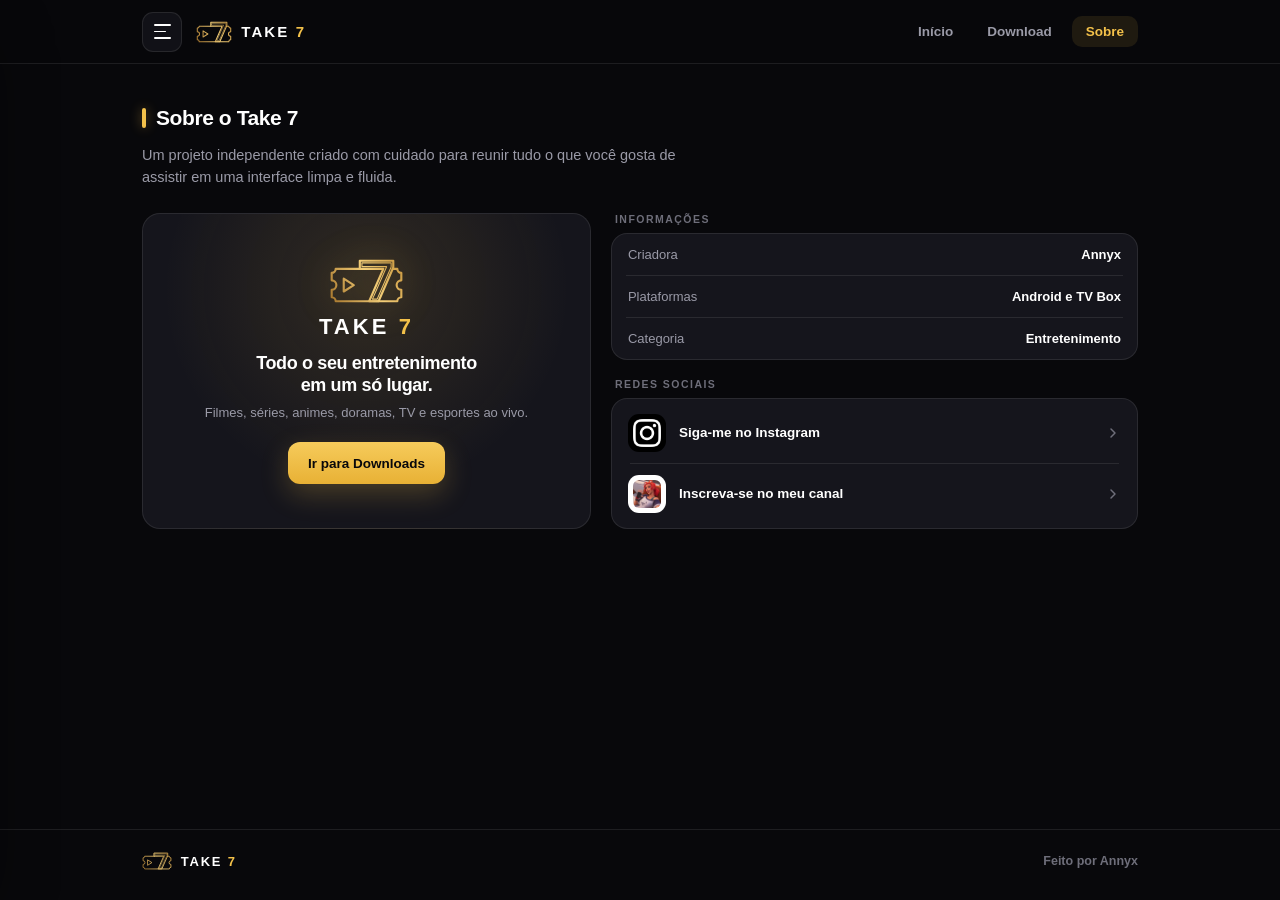
==== docs/sobre/index.html @ 89e924cd "Add files via upload" ====
<!DOCTYPE html>
<html lang="pt-BR">
<head>
  <meta charset="UTF-8">
  <meta name="viewport" content="width=device-width, initial-scale=1.0">
  <meta name="theme-color" content="#08080B">
  <meta name="referrer" content="no-referrer">
  <meta http-equiv="X-Content-Type-Options" content="nosniff">
  <meta http-equiv="Content-Security-Policy" content="default-src 'self'; img-src 'self' https: data:; style-src 'self' https://fonts.googleapis.com; font-src 'self' https://fonts.gstatic.com; script-src 'self'; connect-src 'self' https://api.github.com;">
  <meta name="description" content="Conheça o Take 7, criado por Annyx para Android e TV Box.">
  <link rel="canonical" href="https://take-7.github.io/sobre/">
  <meta property="og:type" content="website">
  <meta property="og:locale" content="pt_BR">
  <meta property="og:site_name" content="Take 7">
  <meta property="og:url" content="https://take-7.github.io/sobre/">
  <meta property="og:title" content="Sobre — Take 7">
  <meta property="og:description" content="Conheça o Take 7, criado por Annyx para Android e TV Box.">
  <meta property="og:image" content="https://take-7.github.io/assets/og-preview.png">
  <meta property="og:image:secure_url" content="https://take-7.github.io/assets/og-preview.png">
  <meta property="og:image:type" content="image/png">
  <meta property="og:image:width" content="1200">
  <meta property="og:image:height" content="630">
  <meta property="og:image:alt" content="Take 7 — Filmes, Séries e TV ao Vivo">
  <meta name="twitter:card" content="summary_large_image">
  <meta name="twitter:title" content="Sobre — Take 7">
  <meta name="twitter:description" content="Conheça o Take 7, criado por Annyx para Android e TV Box.">
  <meta name="twitter:image" content="https://take-7.github.io/assets/og-preview.png">
  <title>Sobre — Take 7</title>
  <link rel="icon" type="image/svg+xml" href="../assets/logo.svg">
  <link rel="icon" type="image/png" sizes="512x512" href="../assets/icon-512.png">
  <link rel="apple-touch-icon" href="../assets/icon-512.png">
  <link rel="preconnect" href="https://fonts.googleapis.com">
  <link rel="preconnect" href="https://fonts.gstatic.com" crossorigin>
  <link href="https://fonts.googleapis.com/css2?family=Inter:wght@400;500;600;700;800;900&display=swap" rel="stylesheet">
  <link rel="stylesheet" href="../style.css">
</head>
<body data-page="about">
  <header class="topbar scrolled" id="topbar">
    <div class="topbar-inner">
      <div class="topbar-left">
        <button class="burger" id="burgerBtn" type="button" aria-label="Abrir menu" aria-expanded="false">
          <span></span>
          <span></span>
          <span></span>
        </button>
        <a href="../" class="brand" aria-label="Take 7">
          <img src="../assets/logo.svg" alt="Take 7" class="brand-mark" draggable="false">
          <span class="wordmark">TAKE<span> 7</span></span>
        </a>
      </div>
      <nav class="desk-nav" aria-label="Navegação">
        <a href="../" class="nav-link">Início</a>
        <a href="../" class="nav-link" data-jump="download">Download</a>
        <a href="./" class="nav-link active">Sobre</a>
      </nav>
    </div>
  </header>

  <div class="drawer-veil" id="drawerVeil"></div>
  <aside class="drawer" id="drawer" aria-hidden="true">
    <div class="drawer-head">
      <a href="../" class="brand drawer-brand">
        <img src="../assets/logo.svg" alt="Take 7" class="brand-mark" draggable="false">
        <span class="wordmark">TAKE<span> 7</span></span>
      </a>
      <button class="drawer-close" id="drawerClose" type="button" aria-label="Fechar menu">
        <svg viewBox="0 0 24 24" width="18" height="18" fill="none" stroke="currentColor" stroke-width="2.2" stroke-linecap="round">
          <path d="M18 6L6 18M6 6l12 12"/>
        </svg>
      </button>
    </div>
    <nav class="drawer-links">
      <a href="../" class="drawer-item">
        <svg viewBox="0 0 24 24" width="19" height="19" fill="none" stroke="currentColor" stroke-width="2" stroke-linecap="round" stroke-linejoin="round">
          <path d="M3 10.5L12 3l9 7.5"/><path d="M5 9.5V20h14V9.5"/>
        </svg>
        <span>Início</span>
      </a>
      <a href="../" class="drawer-item" data-jump="download">
        <svg viewBox="0 0 24 24" width="19" height="19" fill="none" stroke="currentColor" stroke-width="2" stroke-linecap="round" stroke-linejoin="round">
          <path d="M12 3v12"/><path d="M7 10l5 5 5-5"/><path d="M4 20h16"/>
        </svg>
        <span>Download</span>
      </a>
      <div class="drawer-sep"></div>
      <a href="./" class="drawer-item active">
        <svg viewBox="0 0 24 24" width="19" height="19" fill="none" stroke="currentColor" stroke-width="2" stroke-linecap="round" stroke-linejoin="round">
          <circle cx="12" cy="12" r="9"/><path d="M12 16v-4"/><path d="M12 8h.01"/>
        </svg>
        <span>Sobre</span>
      </a>
    </nav>
  </aside>

  <main class="page-main">
    <section class="section about-page">
      <div class="container">
        <div class="sec-head">
          <span class="sec-bar"></span>
          <h1>Sobre o Take 7</h1>
        </div>
        <p class="sec-desc">Um projeto independente criado com cuidado para reunir tudo o que você gosta de assistir em uma interface limpa e fluida.</p>

        <div class="about-grid">
          <div class="about-brand-card">
            <img src="../assets/logo.svg" alt="Take 7" class="about-logo" draggable="false">
            <span class="wordmark about-wordmark">TAKE<span> 7</span></span>
            <p class="about-headline">Todo o seu entretenimento<br>em um só lugar.</p>
            <p class="about-copy">Filmes, séries, animes, doramas, TV e esportes ao vivo.</p>
            <a href="../" class="btn-gold about-cta" data-jump="download">Ir para Downloads</a>
          </div>

          <div class="about-right">
            <span class="group-label">INFORMAÇÕES</span>
            <div class="info-card">
              <div class="info-row">
                <span class="info-k">Criadora</span>
                <span class="info-v">Annyx</span>
              </div>
              <div class="info-sep"></div>
              <div class="info-row">
                <span class="info-k">Plataformas</span>
                <span class="info-v">Android e TV Box</span>
              </div>
              <div class="info-sep"></div>
              <div class="info-row">
                <span class="info-k">Categoria</span>
                <span class="info-v">Entretenimento</span>
              </div>
            </div>

            <span class="group-label">REDES SOCIAIS</span>
            <div class="social-card">
              <button type="button" class="social-row" id="btnInstagram">
                <img src="../assets/social_instagram.png" alt="Instagram" class="social-icon" draggable="false">
                <span class="social-text">Siga-me no Instagram</span>
                <svg class="chev" viewBox="0 0 24 24" width="16" height="16" fill="none" stroke="currentColor" stroke-width="2.2" stroke-linecap="round" stroke-linejoin="round">
                  <path d="M9 6l6 6-6 6"/>
                </svg>
              </button>
              <div class="info-sep"></div>
              <button type="button" class="social-row" id="btnYoutube">
                <img src="../assets/social_youtube.png" alt="YouTube" class="social-icon social-yt" draggable="false">
                <span class="social-text">Inscreva-se no meu canal</span>
                <svg class="chev" viewBox="0 0 24 24" width="16" height="16" fill="none" stroke="currentColor" stroke-width="2.2" stroke-linecap="round" stroke-linejoin="round">
                  <path d="M9 6l6 6-6 6"/>
                </svg>
              </button>
            </div>
          </div>
        </div>
      </div>
    </section>
  </main>

  <footer class="footer">
    <div class="container footer-inner">
      <div class="brand">
        <img src="../assets/logo.svg" alt="Take 7" class="brand-mark-sm" draggable="false">
        <span class="wordmark wordmark-sm">TAKE<span> 7</span></span>
      </div>
      <span class="footer-copy">Feito por Annyx</span>
    </div>
  </footer>

  <div class="toast" id="toast" role="status" aria-live="polite"></div>

  <div class="guard-shield" id="guardShield" aria-hidden="true">
    <img src="../assets/logo.svg" alt="Take 7" class="guard-logo" draggable="false">
    <p>Navegação protegida</p>
  </div>

  <script src="../app.js" defer></script>
</body>
</html>
---- docs/style.css ----
:root {
  --ink: #08080B;
  --ink2: #0E0E13;
  --card: #15151C;
  --card-hi: #1A1A23;
  --field: #17171E;
  --hair: rgba(255, 255, 255, 0.09);
  --hair2: rgba(255, 255, 255, 0.16);
  --dim: #9A9AA7;
  --dim2: #6E6E7A;
  --soft: #B9B9C4;
  --gold: #F3C14A;
  --gold-soft: #F7D98A;
  --gold-deep: #C28A34;
}

*,
*::before,
*::after {
  box-sizing: border-box;
  margin: 0;
  padding: 0;
}

html {
  scroll-behavior: smooth;
  background: var(--ink);
  color: #fff;
  font-family: 'Inter', -apple-system, BlinkMacSystemFont, 'Segoe UI', Roboto, sans-serif;
  -webkit-font-smoothing: antialiased;
}

body {
  min-height: 100vh;
  min-height: 100svh;
  display: flex;
  flex-direction: column;
  background: var(--ink);
  color: #fff;
  overflow-x: hidden;
  user-select: none;
  -webkit-user-select: none;
  -webkit-touch-callout: none;
}

main {
  flex: 1;
}

img {
  -webkit-user-drag: none;
  user-drag: none;
  display: block;
}

a {
  color: inherit;
  text-decoration: none;
}

button {
  font: inherit;
  color: inherit;
  background: none;
  border: 0;
  cursor: pointer;
}

.container {
  width: 100%;
  max-width: 1040px;
  margin: 0 auto;
  padding: 0 22px;
}

.topbar {
  position: fixed;
  top: 0;
  left: 0;
  right: 0;
  z-index: 60;
  height: 64px;
  transition: background 0.25s ease, border-color 0.25s ease, backdrop-filter 0.25s ease;
  border-bottom: 1px solid transparent;
}

.topbar.scrolled {
  background: rgba(8, 8, 11, 0.84);
  backdrop-filter: blur(16px);
  -webkit-backdrop-filter: blur(16px);
  border-bottom-color: var(--hair);
}

.topbar-inner {
  max-width: 1040px;
  height: 100%;
  margin: 0 auto;
  padding: 0 22px;
  display: flex;
  align-items: center;
  justify-content: space-between;
}

.topbar-left {
  display: flex;
  align-items: center;
  gap: 14px;
}

.brand {
  display: inline-flex;
  align-items: center;
  gap: 9px;
}

.brand-mark {
  height: 22px;
  width: auto;
}

.brand-mark-sm {
  height: 18px;
  width: auto;
}

.wordmark {
  font-size: 15px;
  font-weight: 900;
  letter-spacing: 0.14em;
  color: #fff;
  line-height: 1;
}

.wordmark span {
  color: var(--gold);
}

.wordmark-sm {
  font-size: 13px;
}

.desk-nav {
  display: flex;
  align-items: center;
  gap: 6px;
}

.nav-link {
  padding: 8px 14px;
  border-radius: 10px;
  font-size: 13.5px;
  font-weight: 600;
  color: var(--dim);
  transition: color 0.18s ease, background 0.18s ease;
}

.nav-link:hover {
  color: #fff;
  background: rgba(255, 255, 255, 0.06);
}

.nav-link.active {
  color: var(--gold);
  background: rgba(243, 193, 74, 0.1);
}

.burger {
  width: 40px;
  height: 40px;
  border-radius: 11px;
  border: 1px solid var(--hair);
  background: rgba(21, 21, 28, 0.78);
  display: inline-flex;
  flex-direction: column;
  align-items: center;
  justify-content: center;
  gap: 4.5px;
  transition: border-color 0.2s ease, background 0.2s ease, transform 0.18s ease;
}

.burger:hover {
  border-color: var(--hair2);
  background: var(--card-hi);
}

.burger span {
  width: 17px;
  height: 1.8px;
  border-radius: 2px;
  background: #fff;
  transition: transform 0.24s ease, opacity 0.2s ease, width 0.2s ease;
}

.burger span:nth-child(2) {
  width: 12px;
  align-self: flex-start;
  margin-left: 11px;
}

.burger.open span:nth-child(1) {
  transform: translateY(6.3px) rotate(45deg);
}

.burger.open span:nth-child(2) {
  opacity: 0;
}

.burger.open span:nth-child(3) {
  transform: translateY(-6.3px) rotate(-45deg);
}

.drawer-veil {
  position: fixed;
  inset: 0;
  z-index: 80;
  background: rgba(0, 0, 0, 0.62);
  backdrop-filter: blur(4px);
  opacity: 0;
  pointer-events: none;
  transition: opacity 0.24s ease;
}

.drawer-veil.open {
  opacity: 1;
  pointer-events: auto;
}

.drawer {
  position: fixed;
  top: 12px;
  left: 12px;
  bottom: 12px;
  z-index: 90;
  width: min(286px, calc(100vw - 24px));
  border-radius: 24px;
  background:
    radial-gradient(circle at 0% 0%, rgba(243, 193, 74, 0.1), transparent 56%),
    linear-gradient(180deg, rgba(20, 20, 25, 0.98), rgba(11, 11, 15, 0.99));
  border: 1px solid var(--hair);
  padding: 18px 14px;
  display: flex;
  flex-direction: column;
  transform: translateX(calc(-100% - 28px));
  transition: transform 0.28s cubic-bezier(0.22, 1, 0.36, 1);
  box-shadow: 0 24px 64px rgba(0, 0, 0, 0.58);
}

.drawer.open {
  transform: translateX(0);
}

.drawer-head {
  display: flex;
  align-items: center;
  justify-content: space-between;
  padding: 4px 6px 20px;
}

.drawer-close {
  width: 34px;
  height: 34px;
  border-radius: 10px;
  border: 1px solid var(--hair);
  display: grid;
  place-items: center;
  color: var(--soft);
  transition: background 0.18s ease, color 0.18s ease;
}

.drawer-close:hover {
  background: rgba(255, 255, 255, 0.06);
  color: #fff;
}

.drawer-links {
  display: flex;
  flex-direction: column;
  gap: 4px;
}

.drawer-item {
  display: flex;
  align-items: center;
  gap: 14px;
  padding: 13px 14px;
  border-radius: 13px;
  color: var(--soft);
  font-size: 15px;
  font-weight: 600;
  transition: background 0.18s ease, color 0.18s ease;
}

.drawer-item:hover {
  background: rgba(255, 255, 255, 0.05);
  color: #fff;
}

.drawer-item.active {
  background: rgba(243, 193, 74, 0.11);
  color: var(--gold);
}

.drawer-sep {
  height: 1px;
  background: var(--hair);
  margin: 8px 12px;
}

.hero {
  position: relative;
  min-height: 88vh;
  min-height: 88svh;
  display: flex;
  align-items: center;
  justify-content: center;
  overflow: hidden;
  padding: 96px 22px 60px;
}

.wall-wrap {
  position: absolute;
  inset: -14%;
  overflow: hidden;
  pointer-events: none;
  transform: rotate(-12deg) scale(1.08);
  opacity: 0.84;
  filter: saturate(1.08) contrast(1.04);
}

.wall-grid {
  display: flex;
  gap: 11px;
  height: 140%;
  width: 100%;
  justify-content: center;
}

.wall-col {
  display: flex;
  flex-direction: column;
  gap: 11px;
  flex: 0 0 116px;
  will-change: transform;
}

.wall-col.up {
  animation: wallUp var(--dur, 58s) linear infinite;
}

.wall-col.down {
  animation: wallDown var(--dur, 64s) linear infinite;
}

@keyframes wallUp {
  0% { transform: translateY(0); }
  100% { transform: translateY(-50%); }
}

@keyframes wallDown {
  0% { transform: translateY(-50%); }
  100% { transform: translateY(0); }
}

.wall-card {
  width: 116px;
  aspect-ratio: 2 / 3;
  border-radius: 10px;
  overflow: hidden;
  background: linear-gradient(120deg, #171720 25%, #20202d 50%, #171720 75%);
  background-size: 200% 100%;
  animation: shimmer 1.6s ease-in-out infinite;
  border: 1px solid rgba(255, 255, 255, 0.08);
  flex-shrink: 0;
}

.wall-card.loaded {
  animation: none;
  background: #14141b;
}

.wall-card img {
  width: 100%;
  height: 100%;
  object-fit: cover;
  opacity: 0;
  transition: opacity 0.28s ease;
}

.wall-card img.ready {
  opacity: 1;
}

@keyframes shimmer {
  0% { background-position: 200% 0; }
  100% { background-position: -200% 0; }
}

.hero-scrim {
  position: absolute;
  inset: 0;
  pointer-events: none;
  background:
    radial-gradient(ellipse 68% 58% at 50% 48%, rgba(8, 8, 11, 0.78) 0%, rgba(8, 8, 11, 0.44) 55%, rgba(8, 8, 11, 0.62) 100%),
    linear-gradient(180deg, rgba(8, 8, 11, 0.48) 0%, rgba(8, 8, 11, 0.14) 28%, rgba(8, 8, 11, 0.68) 76%, var(--ink) 100%);
}

.hero-content {
  position: relative;
  z-index: 2;
  max-width: 600px;
  text-align: center;
  display: flex;
  flex-direction: column;
  align-items: center;
  animation: fadeRise 0.55s cubic-bezier(0.22, 1, 0.36, 1) both;
}

@keyframes fadeRise {
  from {
    opacity: 0;
    transform: translateY(16px);
  }
  to {
    opacity: 1;
    transform: translateY(0);
  }
}

.hero-brand {
  display: inline-flex;
  align-items: center;
  gap: 11px;
  margin-bottom: 20px;
}

.hero-logo {
  height: 36px;
  width: auto;
  filter: drop-shadow(0 0 20px rgba(243, 193, 74, 0.32));
}

.hero-wordmark {
  font-size: 24px;
}

.hero-title {
  font-size: clamp(29px, 5vw, 45px);
  font-weight: 900;
  line-height: 1.09;
  letter-spacing: -0.03em;
  color: #fff;
  margin-bottom: 14px;
  text-shadow: 0 4px 28px rgba(0, 0, 0, 0.65);
}

.hero-sub {
  font-size: clamp(14px, 2vw, 16px);
  line-height: 1.55;
  color: #d6d6e0;
  max-width: 480px;
  margin-bottom: 28px;
  text-shadow: 0 2px 16px rgba(0, 0, 0, 0.65);
}

.hero-actions {
  display: flex;
  flex-wrap: wrap;
  justify-content: center;
  gap: 12px;
  margin-bottom: 24px;
}

.btn-gold,
.btn-ghost {
  display: inline-flex;
  align-items: center;
  justify-content: center;
  gap: 9px;
  height: 46px;
  padding: 0 24px;
  border-radius: 12px;
  font-size: 14.5px;
  font-weight: 800;
  transition: transform 0.18s ease, background 0.18s ease, border-color 0.18s ease, box-shadow 0.18s ease, opacity 0.18s ease;
}

.btn-gold {
  background: linear-gradient(180deg, #F6CB5B, #E8B135);
  color: var(--ink);
  box-shadow: 0 10px 28px rgba(243, 193, 74, 0.24);
}

.btn-gold:hover {
  background: linear-gradient(180deg, #F9D77A, #F0BC44);
  transform: translateY(-1px);
  box-shadow: 0 14px 34px rgba(243, 193, 74, 0.3);
}

.btn-gold:active,
.btn-ghost:active {
  transform: scale(0.98);
}

.btn-gold:disabled,
.btn-ghost:disabled {
  opacity: 0.78;
  cursor: wait;
  transform: none;
}

.btn-ghost {
  background: rgba(21, 21, 28, 0.82);
  backdrop-filter: blur(8px);
  color: #fff;
  border: 1px solid var(--hair2);
}

.btn-ghost:hover {
  background: var(--card-hi);
  border-color: rgba(255, 255, 255, 0.28);
  transform: translateY(-1px);
}

.btn-full {
  width: 100%;
}

.hero-pills {
  display: flex;
  flex-wrap: wrap;
  justify-content: center;
  gap: 8px;
}

.pill {
  font-size: 12px;
  font-weight: 600;
  color: #e4e4ec;
  padding: 6px 13px;
  border-radius: 999px;
  background: rgba(14, 14, 19, 0.78);
  backdrop-filter: blur(8px);
  border: 1px solid rgba(255, 255, 255, 0.12);
}

.showcase {
  padding: 16px 0 36px;
}

.section {
  padding: 50px 0;
  scroll-margin-top: 72px;
}

.page-main {
  padding-top: 72px;
}

.about-page {
  padding-top: 34px;
}

.sec-head {
  display: flex;
  align-items: center;
  gap: 10px;
  margin-bottom: 14px;
}

.sec-bar {
  width: 4px;
  height: 20px;
  border-radius: 4px;
  background: var(--gold);
  box-shadow: 0 0 12px rgba(243, 193, 74, 0.45);
}

.sec-head h1,
.sec-head h2 {
  font-size: 21px;
  font-weight: 800;
  letter-spacing: -0.02em;
}

.sec-desc {
  color: var(--dim);
  font-size: 14.5px;
  line-height: 1.55;
  margin-bottom: 24px;
  max-width: 560px;
}

.poster-rail {
  display: flex;
  gap: 13px;
  overflow-x: auto;
  padding: 6px 2px 12px;
  scrollbar-width: none;
}

.poster-rail::-webkit-scrollbar {
  display: none;
}

.rail-card {
  flex: 0 0 126px;
  display: flex;
  flex-direction: column;
  gap: 7px;
  transition: transform 0.2s ease;
}

.rail-card:hover {
  transform: translateY(-4px);
}

.rail-thumb {
  width: 126px;
  aspect-ratio: 2 / 3;
  border-radius: 12px;
  overflow: hidden;
  background: linear-gradient(120deg, #171720 25%, #20202d 50%, #171720 75%);
  background-size: 200% 100%;
  animation: shimmer 1.6s ease-in-out infinite;
  border: 1px solid var(--hair);
  position: relative;
}

.rail-thumb.loaded {
  animation: none;
  background: #14141b;
}

.rail-thumb img {
  width: 100%;
  height: 100%;
  object-fit: cover;
  opacity: 0;
  transition: opacity 0.28s ease;
}

.rail-thumb img.ready {
  opacity: 1;
}

.rail-chip {
  position: absolute;
  left: 7px;
  top: 7px;
  font-size: 9px;
  font-weight: 800;
  letter-spacing: 0.06em;
  text-transform: uppercase;
  padding: 3px 6px;
  border-radius: 6px;
  background: rgba(8, 8, 11, 0.8);
  color: var(--gold);
  border: 1px solid rgba(243, 193, 74, 0.3);
}

.rail-name {
  font-size: 12px;
  font-weight: 700;
  color: #fff;
  white-space: nowrap;
  overflow: hidden;
  text-overflow: ellipsis;
}

.rail-skel-name {
  height: 12px;
  width: 78%;
  border-radius: 6px;
  background: #1b1b24;
}

.dl-grid {
  display: grid;
  grid-template-columns: repeat(2, minmax(0, 1fr));
  gap: 18px;
}

.dl-card {
  background: var(--card);
  border: 1px solid var(--hair);
  border-radius: 18px;
  padding: 24px;
  display: flex;
  flex-direction: column;
  gap: 12px;
  position: relative;
  overflow: hidden;
  transition: border-color 0.2s ease, transform 0.2s ease;
}

.dl-card:hover {
  border-color: var(--hair2);
}

.dl-featured {
  background:
    radial-gradient(circle at 100% 0%, rgba(243, 193, 74, 0.1), transparent 55%),
    var(--card);
  border-color: rgba(243, 193, 74, 0.26);
}

.dl-featured::before {
  content: "";
  position: absolute;
  top: 0;
  left: 24px;
  right: 24px;
  height: 1.5px;
  background: linear-gradient(90deg, transparent, rgba(243, 193, 74, 0.65), transparent);
}

.dl-top {
  display: flex;
  align-items: center;
  justify-content: space-between;
}

.dl-ico {
  width: 44px;
  height: 44px;
  border-radius: 12px;
  background: rgba(243, 193, 74, 0.1);
  border: 1px solid rgba(243, 193, 74, 0.24);
  color: var(--gold);
  display: grid;
  place-items: center;
}

.badge-gold,
.badge-dim {
  font-size: 11px;
  font-weight: 800;
  letter-spacing: 0.04em;
  padding: 5px 10px;
  border-radius: 999px;
}

.badge-gold {
  color: var(--gold);
  background: rgba(243, 193, 74, 0.1);
  border: 1px solid rgba(243, 193, 74, 0.28);
}

.badge-dim {
  color: var(--soft);
  background: rgba(255, 255, 255, 0.06);
  border: 1px solid var(--hair);
}

.dl-card h3 {
  font-size: 19px;
  font-weight: 800;
  letter-spacing: -0.02em;
}

.dl-card p {
  font-size: 13.5px;
  line-height: 1.58;
  color: var(--dim);
  flex: 1;
}

.dl-meta {
  font-size: 12px;
  font-weight: 600;
  color: var(--dim2);
  padding-bottom: 2px;
}

.dl-progress {
  max-height: 0;
  opacity: 0;
  overflow: hidden;
  transition: max-height 0.28s ease, opacity 0.22s ease, margin 0.22s ease;
  margin: 0;
}

.dl-progress.active {
  max-height: 46px;
  opacity: 1;
  margin: 2px 0 4px;
}

.dl-progress-head {
  display: flex;
  justify-content: space-between;
  align-items: center;
  font-size: 11.5px;
  font-weight: 700;
  color: var(--gold-soft);
  margin-bottom: 6px;
}

.dl-track {
  width: 100%;
  height: 6px;
  border-radius: 999px;
  background: rgba(255, 255, 255, 0.08);
  overflow: hidden;
}

.dl-fill {
  height: 100%;
  width: 0%;
  border-radius: 999px;
  background: linear-gradient(90deg, #C28A34, #F3C14A, #F9DC87);
  box-shadow: 0 0 12px rgba(243, 193, 74, 0.55);
  transition: width 0.22s cubic-bezier(0.22, 1, 0.36, 1);
}

.install-note {
  margin-top: 18px;
  padding: 13px 16px;
  border-radius: 13px;
  background: var(--ink2);
  border: 1px solid var(--hair);
  display: flex;
  align-items: center;
  gap: 10px;
  font-size: 12.5px;
  line-height: 1.5;
  color: var(--dim);
}

.install-note svg {
  flex-shrink: 0;
  color: var(--gold);
}

.install-note strong {
  color: #fff;
  font-weight: 700;
}

.about-grid {
  display: grid;
  grid-template-columns: 0.92fr 1.08fr;
  gap: 20px;
  align-items: stretch;
}

.about-brand-card {
  background:
    radial-gradient(circle at 50% 24%, rgba(243, 193, 74, 0.13), transparent 62%),
    var(--card);
  border: 1px solid var(--hair);
  border-radius: 18px;
  padding: 32px 24px;
  display: flex;
  flex-direction: column;
  align-items: center;
  justify-content: center;
  text-align: center;
}

.about-logo {
  height: 46px;
  width: auto;
  margin-bottom: 12px;
  filter: drop-shadow(0 0 18px rgba(243, 193, 74, 0.25));
}

.about-wordmark {
  font-size: 22px;
  margin-bottom: 14px;
}

.about-headline {
  font-size: 18px;
  font-weight: 900;
  line-height: 1.25;
  letter-spacing: -0.02em;
  margin-bottom: 6px;
}

.about-copy {
  font-size: 13px;
  line-height: 1.5;
  color: var(--dim);
  margin-bottom: 20px;
}

.about-cta {
  height: 42px;
  padding: 0 20px;
  font-size: 13.5px;
}

.about-right {
  display: flex;
  flex-direction: column;
}

.group-label {
  font-size: 10.5px;
  font-weight: 800;
  letter-spacing: 0.14em;
  color: var(--dim2);
  margin: 0 0 8px 4px;
}

.info-card,
.social-card {
  background: var(--card);
  border: 1px solid var(--hair);
  border-radius: 16px;
  overflow: hidden;
  margin-bottom: 18px;
}

.social-card {
  margin-bottom: 0;
  padding: 4px;
}

.info-row {
  display: flex;
  align-items: center;
  justify-content: space-between;
  padding: 13px 16px;
  gap: 12px;
}

.info-k {
  font-size: 13px;
  color: var(--dim);
}

.info-v {
  font-size: 13px;
  font-weight: 700;
  color: #fff;
}

.info-sep {
  height: 1px;
  background: var(--hair);
  margin: 0 14px;
}

.social-row {
  width: 100%;
  display: flex;
  align-items: center;
  gap: 13px;
  padding: 11px 12px;
  border-radius: 12px;
  text-align: left;
  transition: background 0.18s ease;
}

.social-row:hover {
  background: rgba(255, 255, 255, 0.05);
}

.social-icon {
  width: 38px;
  height: 38px;
  border-radius: 11px;
  object-fit: cover;
  flex-shrink: 0;
}

.social-yt {
  background: #fff;
  padding: 5px;
  object-fit: contain;
}

.social-text {
  flex: 1;
  font-size: 13.5px;
  font-weight: 600;
  color: #fff;
  line-height: 1.35;
}

.chev {
  color: var(--dim2);
  flex-shrink: 0;
}

.footer {
  border-top: 1px solid var(--hair);
  padding: 22px 0 30px;
  margin-top: 24px;
}

.footer-inner {
  display: flex;
  align-items: center;
  justify-content: space-between;
}

.footer-copy {
  font-size: 12.5px;
  color: var(--dim2);
  font-weight: 600;
}

.toast {
  position: fixed;
  left: 50%;
  bottom: 24px;
  z-index: 120;
  transform: translate(-50%, 16px);
  opacity: 0;
  pointer-events: none;
  background: rgba(21, 21, 28, 0.96);
  border: 1px solid rgba(243, 193, 74, 0.35);
  color: var(--gold);
  font-size: 13px;
  font-weight: 700;
  padding: 10px 18px;
  border-radius: 999px;
  box-shadow: 0 12px 32px rgba(0, 0, 0, 0.5);
  transition: opacity 0.22s ease, transform 0.22s ease;
  white-space: nowrap;
}

.toast.show {
  opacity: 1;
  transform: translate(-50%, 0);
}

.guard-shield {
  position: fixed;
  inset: 0;
  z-index: 9999;
  background: var(--ink);
  display: none;
  flex-direction: column;
  align-items: center;
  justify-content: center;
  gap: 14px;
  color: var(--dim);
  font-size: 14px;
  font-weight: 700;
}

.guard-shield.active {
  display: flex;
}

.guard-logo {
  height: 40px;
  width: auto;
}

@media (max-width: 760px) {
  .desk-nav {
    display: none;
  }

  .dl-grid,
  .about-grid {
    grid-template-columns: 1fr;
  }

  .wall-col {
    flex: 0 0 94px;
  }

  .wall-card {
    width: 94px;
  }

  .hero {
    min-height: 82svh;
    padding: 86px 18px 46px;
  }

  .section {
    padding: 40px 0;
  }
}
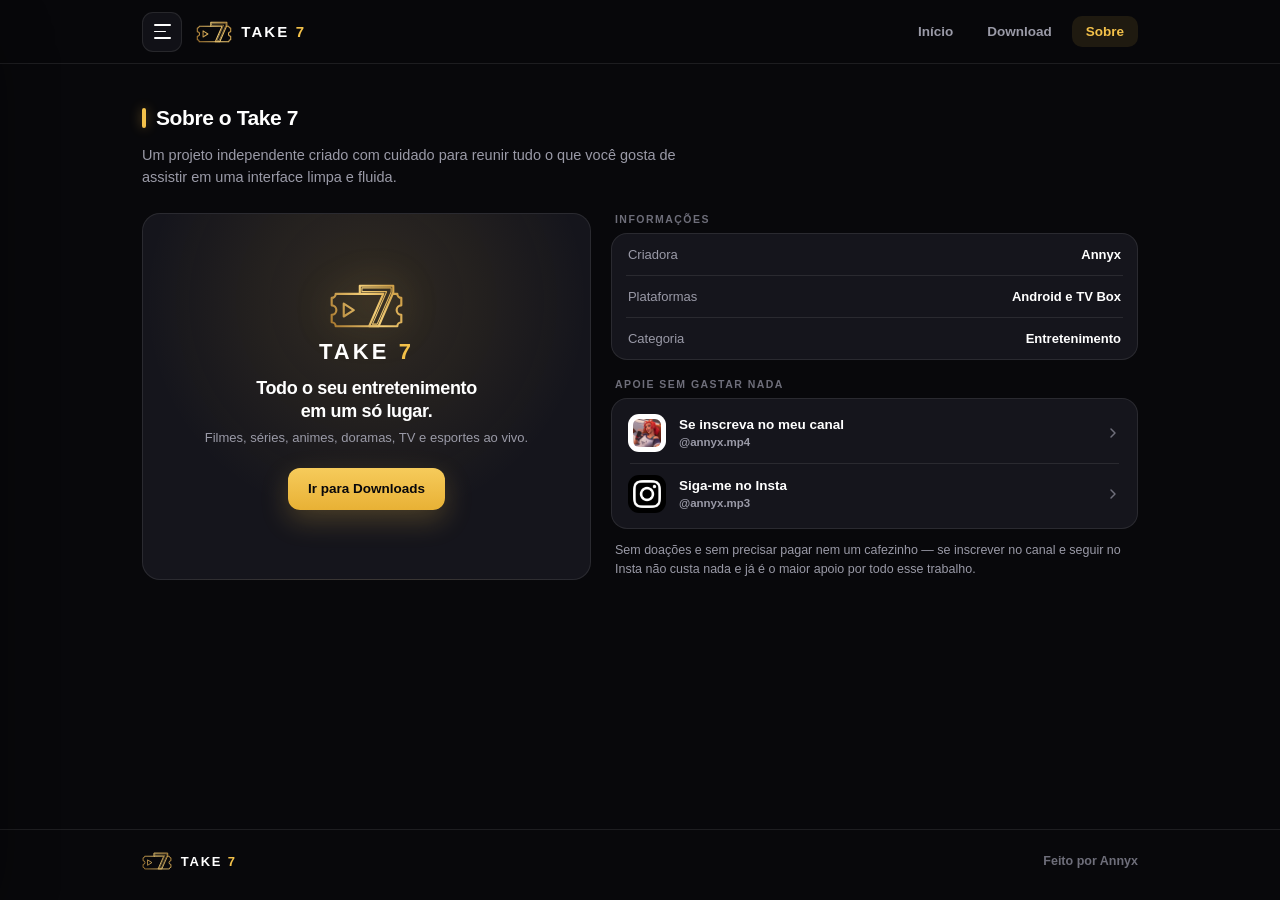
==== commit e6b35ddb: "Add files via upload" ====
--- a/docs/sobre/index.html
+++ b/docs/sobre/index.html
@@ -129,24 +129,31 @@
               </div>
             </div>
 
-            <span class="group-label">REDES SOCIAIS</span>
+            <span class="group-label">APOIE SEM GASTAR NADA</span>
             <div class="social-card">
-              <button type="button" class="social-row" id="btnInstagram">
-                <img src="../assets/social_instagram.png" alt="Instagram" class="social-icon" draggable="false">
-                <span class="social-text">Siga-me no Instagram</span>
+              <button type="button" class="social-row" id="btnYoutube" data-social="youtube">
+                <img src="../assets/social_youtube.png" alt="YouTube" class="social-icon social-yt" draggable="false">
+                <span class="social-text">
+                  <strong>Se inscreva no meu canal</strong>
+                  <small>@annyx.mp4</small>
+                </span>
                 <svg class="chev" viewBox="0 0 24 24" width="16" height="16" fill="none" stroke="currentColor" stroke-width="2.2" stroke-linecap="round" stroke-linejoin="round">
                   <path d="M9 6l6 6-6 6"/>
                 </svg>
               </button>
               <div class="info-sep"></div>
-              <button type="button" class="social-row" id="btnYoutube">
-                <img src="../assets/social_youtube.png" alt="YouTube" class="social-icon social-yt" draggable="false">
-                <span class="social-text">Inscreva-se no meu canal</span>
+              <button type="button" class="social-row" id="btnInstagram" data-social="instagram">
+                <img src="../assets/social_instagram.png" alt="Instagram" class="social-icon" draggable="false">
+                <span class="social-text">
+                  <strong>Siga-me no Insta</strong>
+                  <small>@annyx.mp3</small>
+                </span>
                 <svg class="chev" viewBox="0 0 24 24" width="16" height="16" fill="none" stroke="currentColor" stroke-width="2.2" stroke-linecap="round" stroke-linejoin="round">
                   <path d="M9 6l6 6-6 6"/>
                 </svg>
               </button>
             </div>
+            <p class="social-footnote">Sem doações e sem precisar pagar nem um cafezinho — se inscrever no canal e seguir no Insta não custa nada e já é o maior apoio por todo esse trabalho.</p>
           </div>
         </div>
       </div>
--- a/docs/style.css
+++ b/docs/style.css
@@ -20,6 +20,27 @@
   box-sizing: border-box;
   margin: 0;
   padding: 0;
+  -webkit-tap-highlight-color: transparent;
+  -webkit-touch-callout: none;
+  outline: none;
+}
+
+a,
+button,
+[role="button"] {
+  -webkit-tap-highlight-color: transparent;
+  touch-action: manipulation;
+  outline: none;
+}
+
+a:focus,
+button:focus {
+  outline: none;
+}
+
+a:focus-visible,
+button:focus-visible {
+  box-shadow: 0 0 0 2px rgba(243, 193, 74, 0.55);
 }
 
 html {
@@ -694,7 +715,8 @@
 }
 
 .dl-card:hover {
-  border-color: var(--hair2);
+  border-color: rgba(243, 193, 74, 0.32);
+  transform: translateY(-2px);
 }
 
 .dl-featured {
@@ -974,10 +996,113 @@
 
 .social-text {
   flex: 1;
+  display: flex;
+  flex-direction: column;
+  gap: 2px;
   font-size: 13.5px;
   font-weight: 600;
   color: #fff;
-  line-height: 1.35;
+  line-height: 1.3;
+}
+
+.social-text strong {
+  font-size: 13.5px;
+  font-weight: 700;
+  color: #fff;
+}
+
+.social-text small {
+  font-size: 11.5px;
+  font-weight: 600;
+  color: var(--dim);
+}
+
+.social-footnote {
+  margin-top: 12px;
+  padding: 0 4px;
+  font-size: 12.5px;
+  line-height: 1.55;
+  color: var(--dim);
+}
+
+.support-card {
+  margin-top: 22px;
+  padding: 24px;
+  border-radius: 18px;
+  background:
+    radial-gradient(circle at 100% 0%, rgba(243, 193, 74, 0.09), transparent 58%),
+    var(--card);
+  border: 1px solid var(--hair);
+  display: flex;
+  flex-direction: column;
+  gap: 16px;
+}
+
+.support-head {
+  display: flex;
+  align-items: center;
+  justify-content: space-between;
+  gap: 12px;
+  flex-wrap: wrap;
+}
+
+.support-head h3 {
+  font-size: 18px;
+  font-weight: 800;
+  letter-spacing: -0.02em;
+  color: #fff;
+}
+
+.support-actions {
+  display: grid;
+  grid-template-columns: repeat(2, minmax(0, 1fr));
+  gap: 12px;
+}
+
+.social-pill {
+  width: 100%;
+  display: flex;
+  align-items: center;
+  gap: 13px;
+  padding: 12px 14px;
+  border-radius: 14px;
+  background: var(--ink2);
+  border: 1px solid var(--hair);
+  text-align: left;
+  transition: transform 0.18s ease, border-color 0.18s ease, background 0.18s ease;
+}
+
+.social-pill:hover {
+  transform: translateY(-2px);
+  border-color: rgba(243, 193, 74, 0.36);
+  background: var(--card-hi);
+}
+
+.social-pill-copy {
+  flex: 1;
+  display: flex;
+  flex-direction: column;
+  gap: 2px;
+  min-width: 0;
+}
+
+.social-pill-copy strong {
+  font-size: 13.5px;
+  font-weight: 700;
+  color: #fff;
+  line-height: 1.25;
+}
+
+.social-pill-copy span {
+  font-size: 11.5px;
+  font-weight: 600;
+  color: var(--dim);
+}
+
+.support-note {
+  font-size: 13px;
+  line-height: 1.58;
+  color: var(--dim);
 }
 
 .chev {
@@ -1058,7 +1183,8 @@
   }
 
   .dl-grid,
-  .about-grid {
+  .about-grid,
+  .support-actions {
     grid-template-columns: 1fr;
   }
 
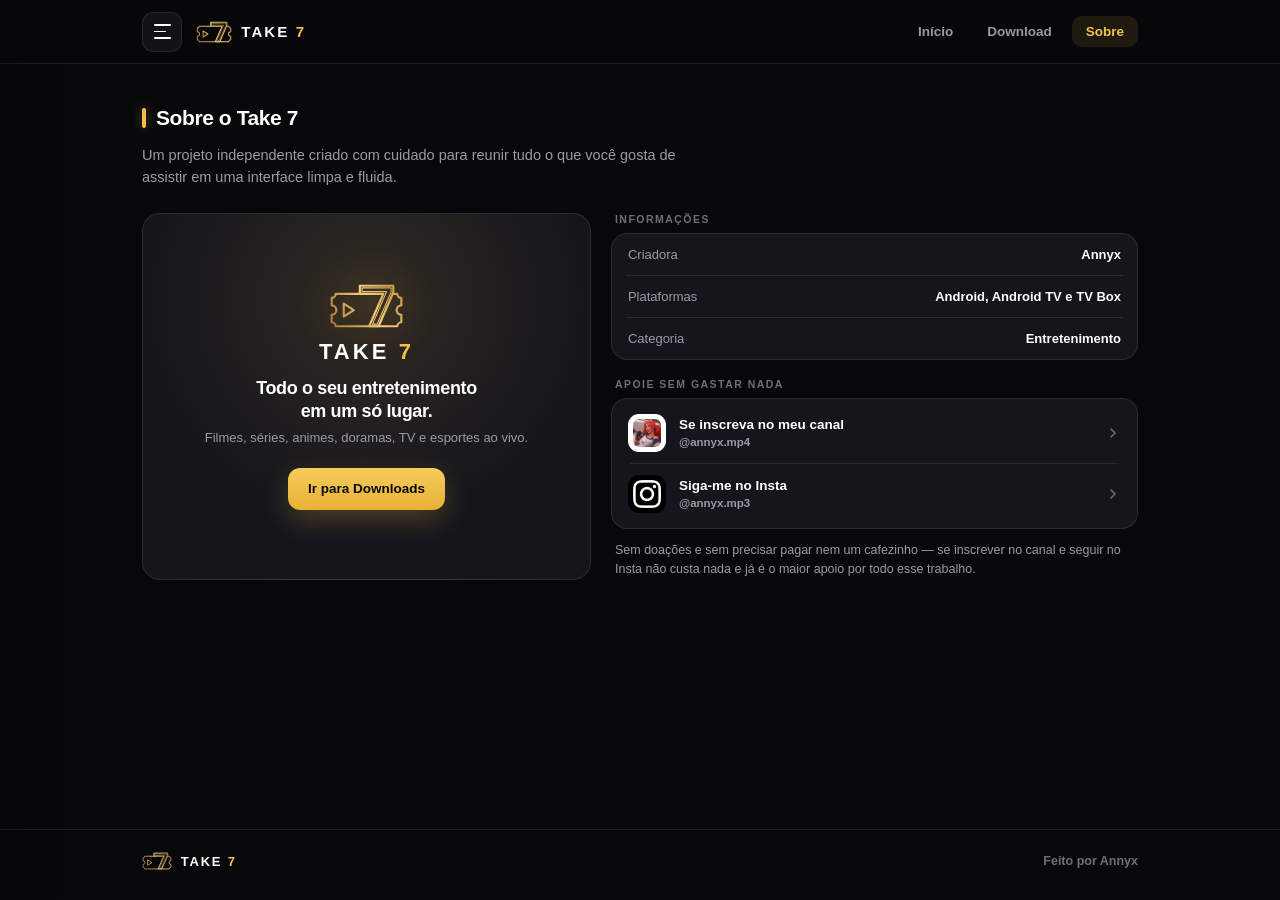
==== commit 787dcdae: "Add files via upload" ====
--- a/docs/sobre/index.html
+++ b/docs/sobre/index.html
@@ -7,14 +7,14 @@
   <meta name="referrer" content="no-referrer">
   <meta http-equiv="X-Content-Type-Options" content="nosniff">
   <meta http-equiv="Content-Security-Policy" content="default-src 'self'; img-src 'self' https: data:; style-src 'self' https://fonts.googleapis.com; font-src 'self' https://fonts.gstatic.com; script-src 'self'; connect-src 'self' https://api.github.com;">
-  <meta name="description" content="Conheça o Take 7, criado por Annyx para Android e TV Box.">
+  <meta name="description" content="Conheça o Take 7, criado por Annyx para celular, Android TV e TV Box.">
   <link rel="canonical" href="https://take-7.github.io/sobre/">
   <meta property="og:type" content="website">
   <meta property="og:locale" content="pt_BR">
   <meta property="og:site_name" content="Take 7">
   <meta property="og:url" content="https://take-7.github.io/sobre/">
   <meta property="og:title" content="Sobre — Take 7">
-  <meta property="og:description" content="Conheça o Take 7, criado por Annyx para Android e TV Box.">
+  <meta property="og:description" content="Conheça o Take 7, criado por Annyx para celular, Android TV e TV Box.">
   <meta property="og:image" content="https://take-7.github.io/assets/og-preview.png">
   <meta property="og:image:secure_url" content="https://take-7.github.io/assets/og-preview.png">
   <meta property="og:image:type" content="image/png">
@@ -23,7 +23,7 @@
   <meta property="og:image:alt" content="Take 7 — Filmes, Séries e TV ao Vivo">
   <meta name="twitter:card" content="summary_large_image">
   <meta name="twitter:title" content="Sobre — Take 7">
-  <meta name="twitter:description" content="Conheça o Take 7, criado por Annyx para Android e TV Box.">
+  <meta name="twitter:description" content="Conheça o Take 7, criado por Annyx para celular, Android TV e TV Box.">
   <meta name="twitter:image" content="https://take-7.github.io/assets/og-preview.png">
   <title>Sobre — Take 7</title>
   <link rel="icon" type="image/svg+xml" href="../assets/logo.svg">
@@ -120,7 +120,7 @@
               <div class="info-sep"></div>
               <div class="info-row">
                 <span class="info-k">Plataformas</span>
-                <span class="info-v">Android e TV Box</span>
+                <span class="info-v">Android, Android TV e TV Box</span>
               </div>
               <div class="info-sep"></div>
               <div class="info-row">
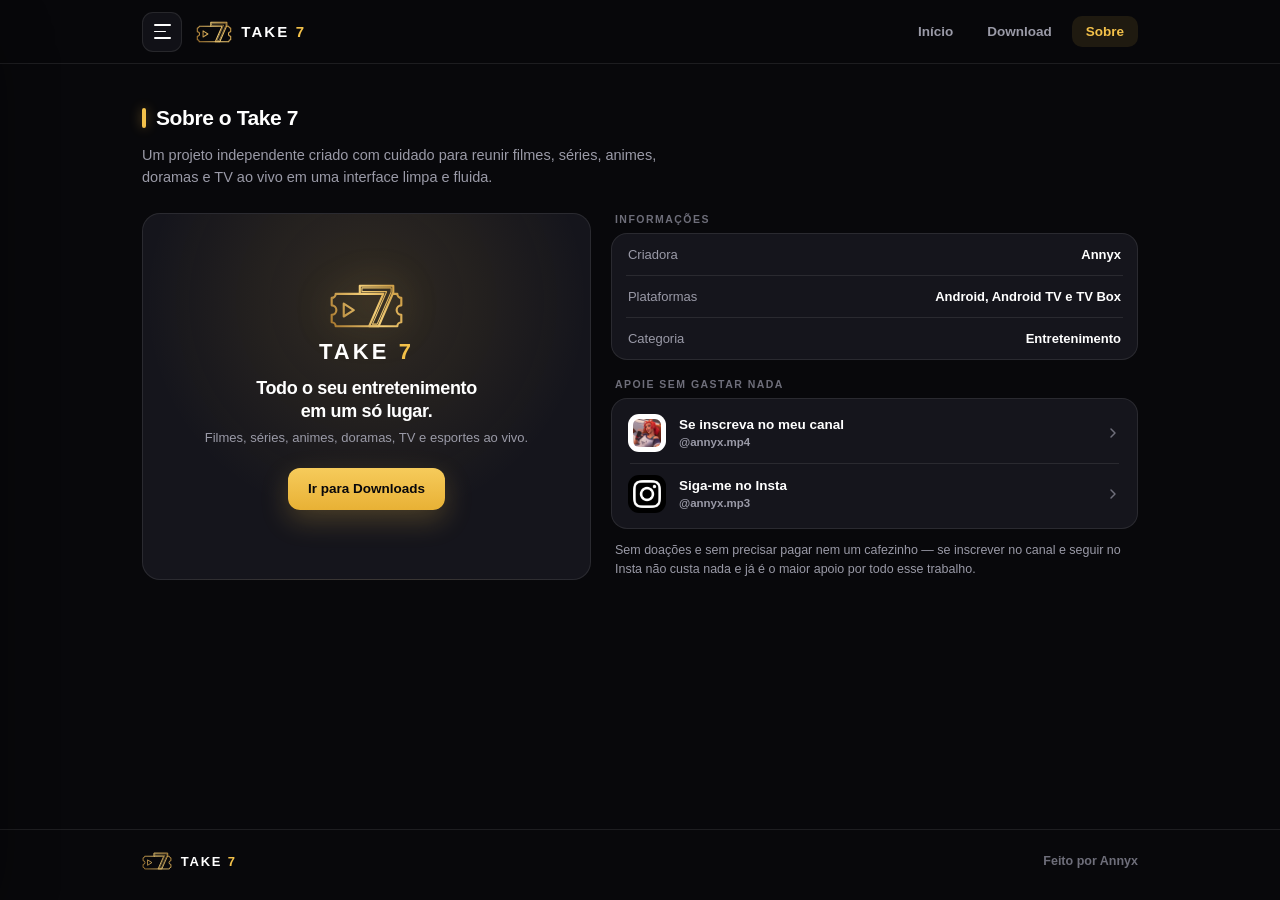
==== commit 4c192b33: "Add files via upload" ====
--- a/docs/sobre/index.html
+++ b/docs/sobre/index.html
@@ -3,36 +3,45 @@
 <head>
   <meta charset="UTF-8">
   <meta name="viewport" content="width=device-width, initial-scale=1.0">
+  <meta name="robots" content="index, follow, max-image-preview:large, max-snippet:-1, max-video-preview:-1">
   <meta name="theme-color" content="#08080B">
+  <meta name="application-name" content="Take 7">
+  <meta name="apple-mobile-web-app-title" content="Take 7">
   <meta name="referrer" content="no-referrer">
   <meta http-equiv="X-Content-Type-Options" content="nosniff">
   <meta http-equiv="Content-Security-Policy" content="default-src 'self'; img-src 'self' https: data:; style-src 'self' https://fonts.googleapis.com; font-src 'self' https://fonts.gstatic.com; script-src 'self'; connect-src 'self' https://api.github.com;">
-  <meta name="description" content="Conheça o Take 7, criado por Annyx para celular, Android TV e TV Box.">
+  <meta name="description" content="Conheça o Take 7, aplicativo criado por Annyx para assistir filmes, séries, animes, doramas e TV ao vivo no Android, Android TV e TV Box.">
   <link rel="canonical" href="https://take-7.github.io/sobre/">
   <meta property="og:type" content="website">
   <meta property="og:locale" content="pt_BR">
   <meta property="og:site_name" content="Take 7">
   <meta property="og:url" content="https://take-7.github.io/sobre/">
-  <meta property="og:title" content="Sobre — Take 7">
-  <meta property="og:description" content="Conheça o Take 7, criado por Annyx para celular, Android TV e TV Box.">
+  <meta property="og:title" content="Sobre o Take 7 — Filmes, Séries, Animes e TV ao Vivo">
+  <meta property="og:description" content="Conheça o Take 7, aplicativo criado por Annyx para assistir filmes, séries, animes, doramas e TV ao vivo no Android, Android TV e TV Box.">
   <meta property="og:image" content="https://take-7.github.io/assets/og-preview.png">
   <meta property="og:image:secure_url" content="https://take-7.github.io/assets/og-preview.png">
   <meta property="og:image:type" content="image/png">
   <meta property="og:image:width" content="1200">
   <meta property="og:image:height" content="630">
-  <meta property="og:image:alt" content="Take 7 — Filmes, Séries e TV ao Vivo">
+  <meta property="og:image:alt" content="Take 7 — Filmes, Séries, Animes e TV ao Vivo">
   <meta name="twitter:card" content="summary_large_image">
-  <meta name="twitter:title" content="Sobre — Take 7">
-  <meta name="twitter:description" content="Conheça o Take 7, criado por Annyx para celular, Android TV e TV Box.">
+  <meta name="twitter:title" content="Sobre o Take 7 — Filmes, Séries, Animes e TV ao Vivo">
+  <meta name="twitter:description" content="Conheça o Take 7, aplicativo criado por Annyx para assistir filmes, séries, animes, doramas e TV ao vivo no Android, Android TV e TV Box.">
   <meta name="twitter:image" content="https://take-7.github.io/assets/og-preview.png">
-  <title>Sobre — Take 7</title>
-  <link rel="icon" type="image/svg+xml" href="../assets/logo.svg">
-  <link rel="icon" type="image/png" sizes="512x512" href="../assets/icon-512.png">
-  <link rel="apple-touch-icon" href="../assets/icon-512.png">
+  <title>Sobre o Take 7 — Filmes, Séries, Animes e TV ao Vivo</title>
+  <link rel="icon" href="/favicon.ico" sizes="any">
+  <link rel="shortcut icon" href="/favicon.ico">
+  <link rel="icon" type="image/png" sizes="48x48" href="/assets/favicon-48x48.png">
+  <link rel="icon" type="image/png" sizes="96x96" href="/assets/favicon-96x96.png">
+  <link rel="icon" type="image/png" sizes="192x192" href="/assets/favicon-192x192.png">
+  <link rel="icon" type="image/png" sizes="512x512" href="/assets/icon-512.png">
+  <link rel="apple-touch-icon" sizes="180x180" href="/assets/apple-touch-icon.png">
+  <link rel="manifest" href="/site.webmanifest">
   <link rel="preconnect" href="https://fonts.googleapis.com">
   <link rel="preconnect" href="https://fonts.gstatic.com" crossorigin>
   <link href="https://fonts.googleapis.com/css2?family=Inter:wght@400;500;600;700;800;900&display=swap" rel="stylesheet">
   <link rel="stylesheet" href="../style.css">
+  <script type="application/ld+json">{"@context":"https://schema.org","@graph":[{"@type":"AboutPage","@id":"https://take-7.github.io/sobre/#webpage","url":"https://take-7.github.io/sobre/","name":"Sobre o Take 7 — Filmes, Séries, Animes e TV ao Vivo","description":"Conheça o Take 7, aplicativo criado por Annyx para assistir filmes, séries, animes, doramas e TV ao vivo no Android, Android TV e TV Box.","isPartOf":{"@id":"https://take-7.github.io/#website"},"primaryImageOfPage":{"@type":"ImageObject","url":"https://take-7.github.io/assets/og-preview.png","width":1200,"height":630},"inLanguage":"pt-BR"},{"@type":"BreadcrumbList","itemListElement":[{"@type":"ListItem","position":1,"name":"Take 7","item":"https://take-7.github.io/"},{"@type":"ListItem","position":2,"name":"Sobre","item":"https://take-7.github.io/sobre/"}]}]}</script>
 </head>
 <body data-page="about">
   <header class="topbar scrolled" id="topbar">
@@ -99,7 +108,7 @@
           <span class="sec-bar"></span>
           <h1>Sobre o Take 7</h1>
         </div>
-        <p class="sec-desc">Um projeto independente criado com cuidado para reunir tudo o que você gosta de assistir em uma interface limpa e fluida.</p>
+        <p class="sec-desc">Um projeto independente criado com cuidado para reunir filmes, séries, animes, doramas e TV ao vivo em uma interface limpa e fluida.</p>
 
         <div class="about-grid">
           <div class="about-brand-card">
